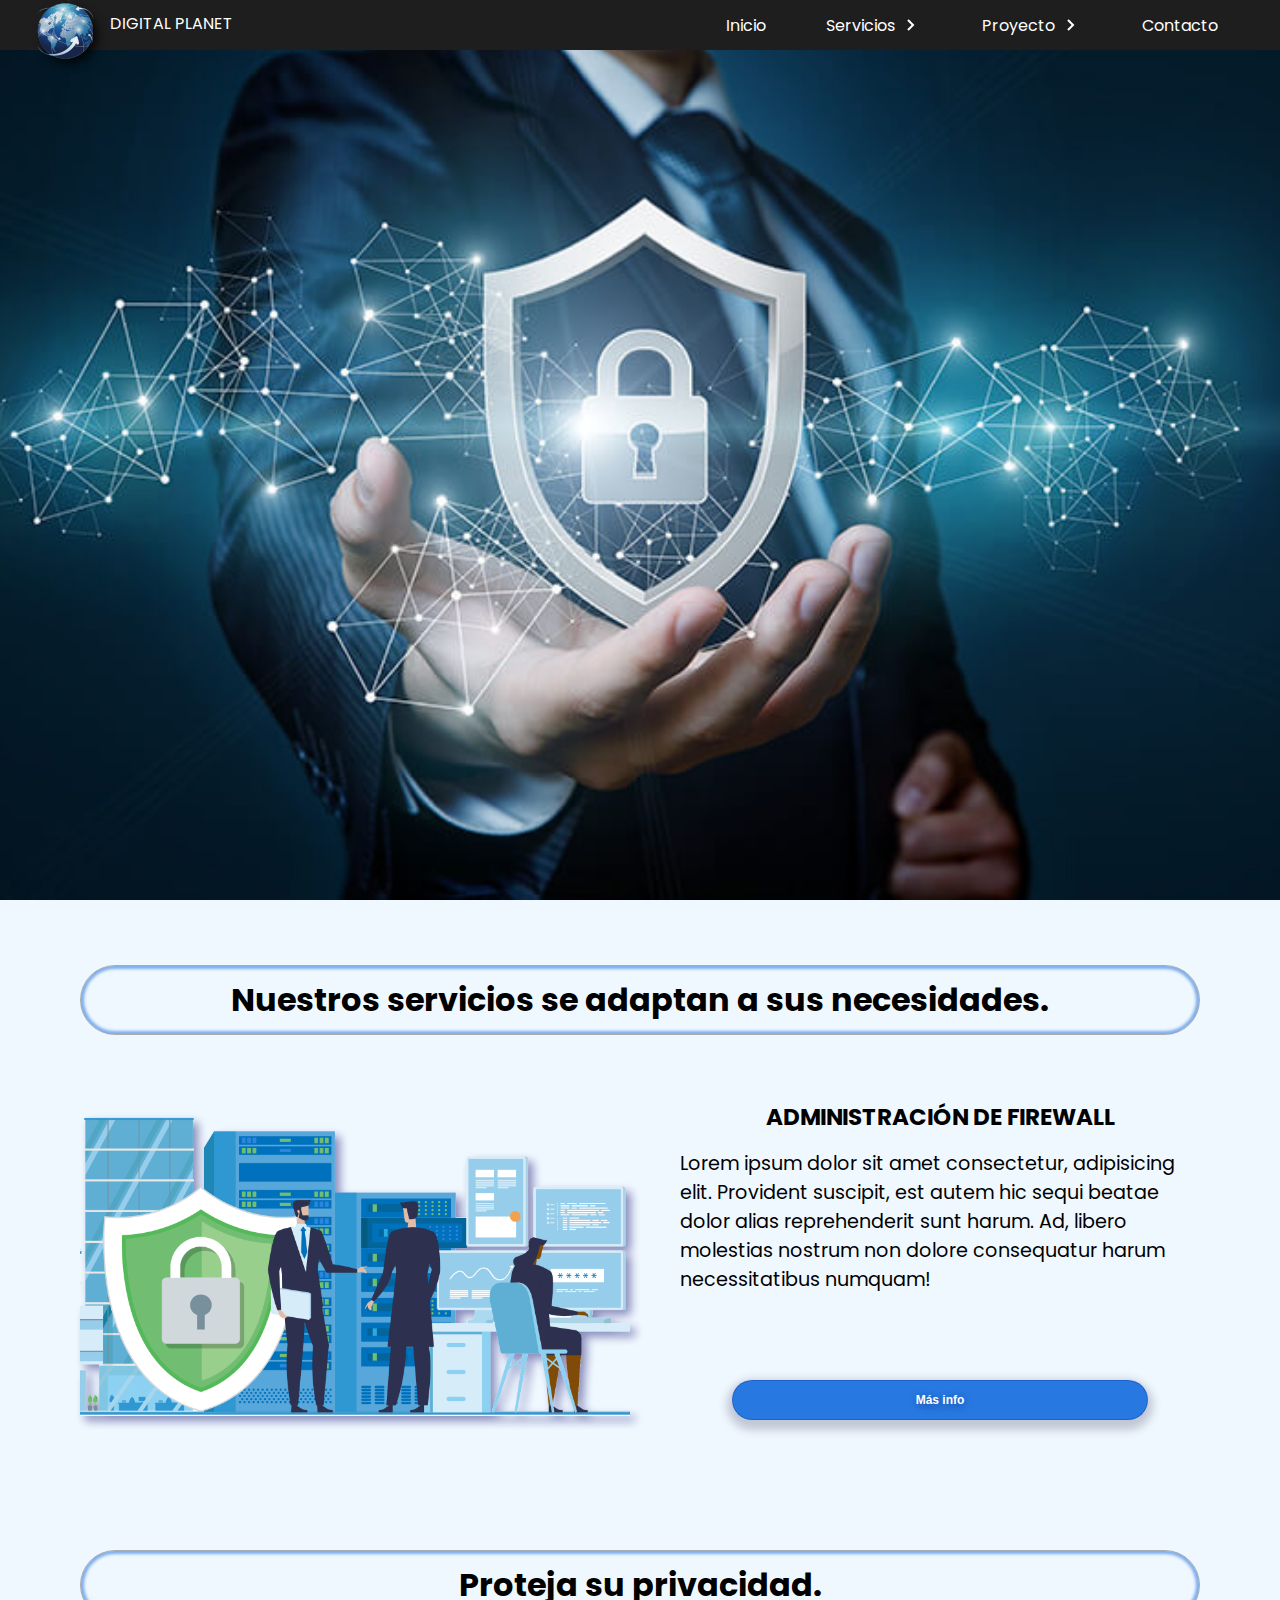
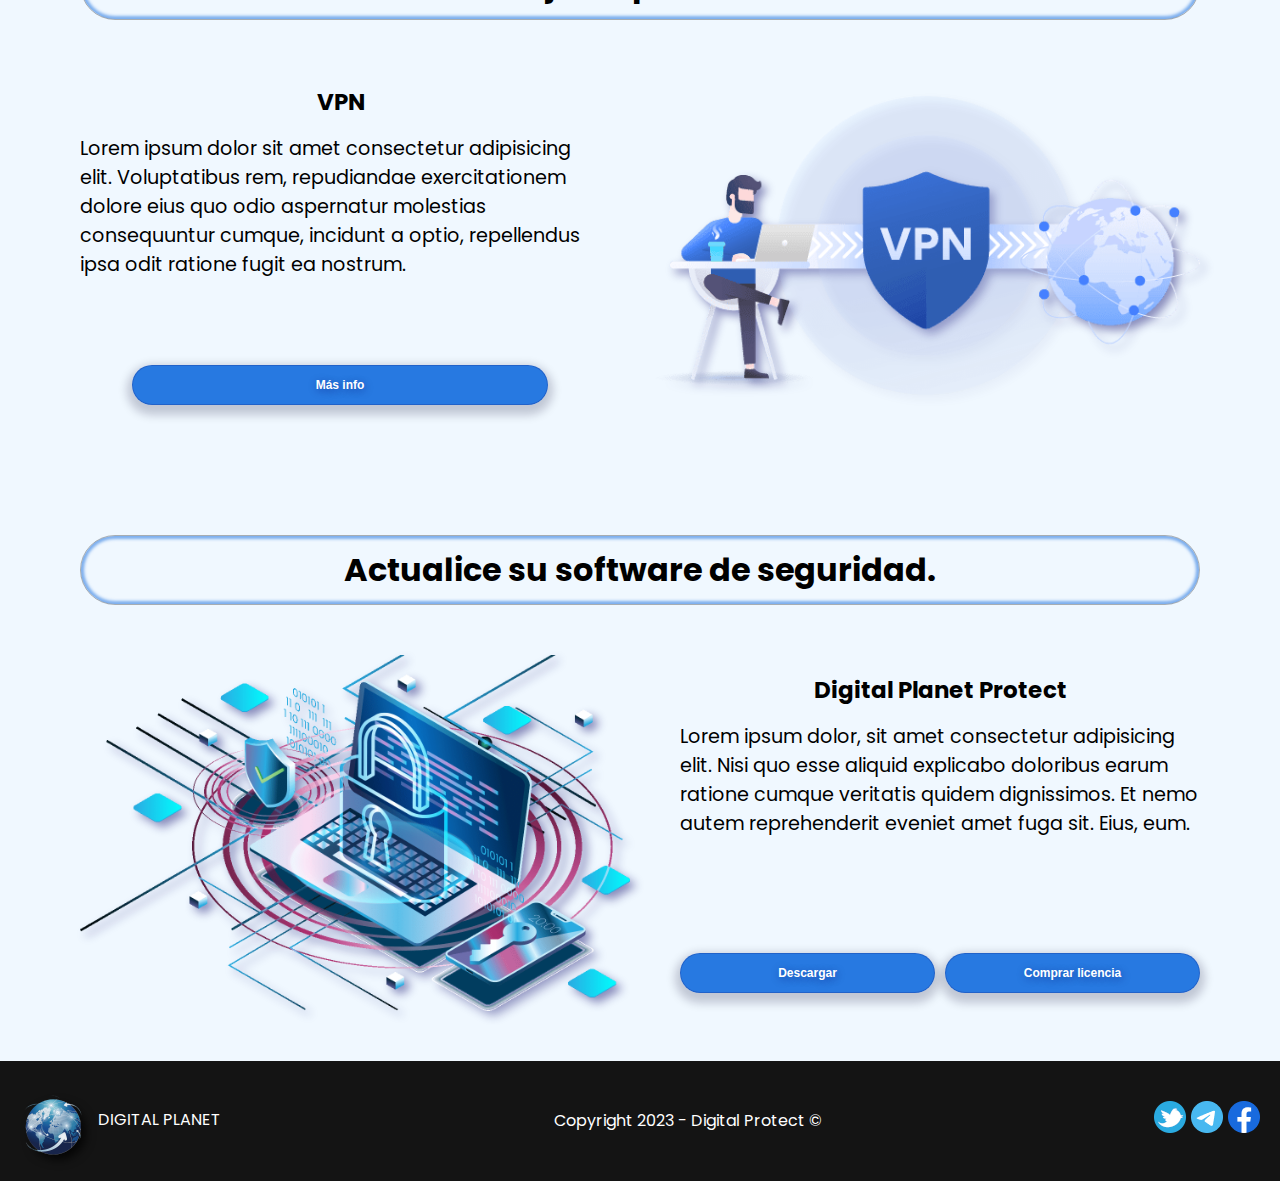
==== index.html @ 4b82a139 "update" ====
<!DOCTYPE html>
<html lang="es">

    <head>
        <meta charset="utf-8">
        <meta http-equiv="X-UA-Compatible" content="IE=edge">
        <title>Digital Planet</title>
        <meta name="Landpage" content="Página principal">
        <meta name="viewport" content="width=device-width, initial-scale=1">
        <link rel="icon" type="image/vnd.microsoft.icon" href="./img/dp-icon.png">
        <link rel="stylesheet" href="./css/style-header-footer.css">
        <link rel="stylesheet" href="./css/style-index.css">
    </head>

    <body>
        <header>
            <nav class="menu">
                <div class="menu__container">
                    <a href="./index.html">
                        <img class="icon" src="./img/dp-icon.png" alt="">
                        DIGITAL PLANET
                    </a>

                    <div id="show"></div>
                    
                    <ul class="menu__links">
                        <li class="menu__item">
                            <a href="./index.html" class="menu__link">Inicio</a>
                        </li>
            
                        <li class="menu__item menu__item--show">
                            <a href="javascript:void(0)" class="menu__link">Servicios<img src="./assets/arrow.svg" class="menu__arrow"></a>
            
                            <ul class="menu__nesting">
                                <li class="menu__inside">
                                    <a href="./index.html#servicio-firewall" class="menu__link menu__link--inside">Administración de firewall</a>
                                </li>
                                <li class="menu__inside">
                                    <a href="./index.html#servicio-vpn" class="menu__link menu__link--inside">VPN</a>
                                </li>
                                <li class="menu__inside">
                                    <a href="./index.html#producto-dp-protect" class="menu__link menu__link--inside">Digital Planet Protect</a>
                                </li>
                            </ul>
                        </li>
            
                        <li class="menu__item  menu__item--show">
                            <a href="javascript:void(0)" class="menu__link">Proyecto<img src="./assets/arrow.svg" class="menu__arrow"></a>
            
                            <ul class="menu__nesting">
                                <li class="menu__inside">
                                    <a href="./empresa.html" class="menu__link menu__link--inside">Empresa</a>
                                </li>
                                <li class="menu__inside">
                                    <a href="./empresa.html#integrantes" class="menu__link menu__link--inside">Integrantes</a>
                                </li>
                            </ul>
                        </li>
            
                        <li class="menu__item">
                            <a href="./contacto.html" class="menu__link">Contacto</a>
                        </li>
                    </ul>
        
                    <div class="menu__hamburguer">
                        <img src="./assets/menu.svg" class="menu__img">
                    </div>
                </div>
            </nav>
        </header>

        <main>
            <section class="hero">
                <div id="hero-background"></div>
                <div></div>
            </section>

            <section id="servicio-firewall">

                <h1>Nuestros servicios se adaptan a sus necesidades.</h1>

                <article id="firewall">
                    <img class="article-img" src="./img/firewall.png" alt="">
                    
                    <div class="descripcion">
                        <h2>ADMINISTRACIÓN DE FIREWALL</h2>
                        <p>
                            Lorem ipsum dolor sit amet consectetur, adipisicing elit. Provident suscipit, est autem hic sequi beatae dolor alias reprehenderit sunt harum. Ad, libero molestias nostrum non dolore consequatur harum necessitatibus numquam!
                        </p>
                        <button id="btn-firewall" onclick="location.href='./servicios.html'"><span>Más info</span></button>
                    </div>
                </article>
            </section>

            <section id="servicio-vpn">

                <h1>Proteja su privacidad.</h1>

                <article id="vpn">
                    <img class="article-img" src="./img/vpn.png" alt="">

                    <div class="descripcion">
                        <h2>VPN</h2>
                        <p>
                            Lorem ipsum dolor sit amet consectetur adipisicing elit. Voluptatibus rem, repudiandae exercitationem dolore eius quo odio aspernatur molestias consequuntur cumque, incidunt a optio, repellendus ipsa odit ratione fugit ea nostrum.
                        </p>
                        <button id="btn-vpn" onclick="location.href='./servicios.html'"><span>Más info</span></button>
                    </div>
                </article>

            </section>

            <section id="producto-dp-protect">

                <h1>Actualice su software de seguridad.</h1>

                <article id="dp-protect">
                    <img class="article-img" src="./img/ciberseguridad.png" alt="">

                    <div class="descripcion">
                        <h2>Digital Planet Protect</h2>
                        <p>
                            Lorem ipsum dolor, sit amet consectetur adipisicing elit. Nisi quo esse aliquid explicabo doloribus earum ratione cumque veritatis quidem dignissimos. Et nemo autem reprehenderit eveniet amet fuga sit. Eius, eum.
                        </p>

                        <div id="btns-dp-protect">
                            <button><span>Descargar</span></button>
                            <button id="btn-dp-protect"><span>Comprar licencia</span></button>
                        </div>
                    </div>
                </article>
                
            </section>
        </main>

        <footer>
        
            <a href="index.html">
                <img class="icon" src="img/dp-icon.png" alt="Logo Planeta">
                DIGITAL PLANET
            </a>
    
            <p>Copyright 2023 - Digital Protect © </p>
    
            <div id="redesSociales">
                <a href=""><img src="img/twitter.png" alt="Twitter"></a>
                <a href=""><img src="img/telegram.png" alt="Telegram"></a>
                <a href=""><img src="img/facebook.png" alt="Facebook"></a>
            </div>
        
        </footer>

        <script src="https://code.jquery.com/jquery-3.6.4.min.js"></script>
        <script src="./js/form-productos.js"></script>
        <script src="./js/header-menu.js"></script>
        <script src="js/client-api.js"></script>
    </body>
</html>
---- css/style-header-footer.css ----
@import url('https://fonts.googleapis.com/css2?family=Poppins:wght@300;400;700&display=swap');

/*-HEADER--------------------------------------------------------------------------------------------------*/

header{
    position: fixed;
    width: 100%;
    z-index: 1;
}

.menu{
    background-color: #1E1E1E;
    color: white;
    height: 50px;
}

a{
    color: white;
    text-decoration: none;
}

.menu__container{
    display: flex;
    justify-content: space-between;
    align-items: center;
    width: 95%;
    height: 100%;
    margin: 0 auto;
}

.menu__links{
    height: 100%;
    transition: transform .5s;
    display: flex;
}

.menu__item{
    list-style: none;
    position: relative;
    height: 100%;
    --clip: polygon(0 0, 100% 0, 100% 0, 0 0);
    --transform: rotate(-90deg);
}

.menu__item:hover{
    --clip: polygon(0 0, 100% 0, 100% 100%, 0% 100%);
    --transform: rotate(0);
}

.menu__link{
    color: white;
    text-decoration: none;
    padding: 0 30px;
    display: flex;
    height: 100%;
    align-items: center;
}

.menu__link:hover{
    background-color: #29abe1;
    color: #1E1E1E;
    text-shadow: 1px 2px 8px rgba(3, 37, 100, 0.651);
}


.menu__arrow{
    transform: var(--transform);
    transition: transform .3s;
    display: block;
    margin-left: 3px;
}

.menu__nesting{
    list-style: none;
    transition:clip-path .3s;
    clip-path: var(--clip);
    position: absolute;
    right: 0;
    bottom: 0;
    width: max-content;
    transform: translateY(100%);
    background-color: #1E1E1E;
    z-index: inherit;
}

.menu__link--inside{
    padding: 30px 100px 30px 20px;
}

.menu__link--inside:hover{
    background-color: #29abe1;
    color: #1E1E1E;
}

.menu__hamburguer{
    height: 100%;
    display: flex;
    align-items: center;
    padding: 0 15px;
    cursor: pointer;
    display: none;
}

.menu__img{
    display: block;
    width: 36px;
}

.icon{
    height: 64px;
    width: 64px;
    margin-top: 10px;
    margin-right: 10px;
    vertical-align: middle;
    -webkit-filter: drop-shadow(5px 5px 5px #000000bd);
    filter: drop-shadow(5px 5px 5px #000000bd);
}

/*-FOOTER--------------------------------------------------------------------------------------------------*/

footer{
    display: flex;
    color: white;
    width:100%;
    height: 120px;
    background: rgb(20, 20, 20);
    justify-content: space-between;
    align-items: center;
    padding: 0 20px;
}

/*-MEDIAS-QUERY---------------------------------------------------------------------------------------------*/

@media (max-width:810px){
    .menu__hamburguer{
        display: flex;
    }

    .menu__item{
        --clip:0;
        overflow:hidden ;
    }

    .menu__item--active{
        --transform: rotate(0);
        --background: #5e7094;
    }

    .menu__item--show{
        background-color: var(--background);
    }

    .menu__links{
        position: fixed;
        width: 100%;
        max-width: 300px;
        top: 50px;
        bottom: 0;
        right: 0;
        background-color: #1E1E1E;
        overflow-y: auto;
        display: grid;
        grid-auto-rows: max-content;
        transform: translateX(100%);
    }

    .menu__links--show{
        transform: unset;
        width: 100%;
    }

    .menu__link{
        padding: 25px 0;
        padding-left: 30px;
        height: auto;
    }

    .menu__arrow{
        margin-left: auto;
        margin-right: 20px;
    }

    .menu__nesting{
        display: grid;
        position: unset;
        width: 100%;
        transform: translateY(0);
        height: 0;
        transition: height .3s;
    }

    .menu__link--inside{
        width: 90%;
        margin-left: auto;
        border-left: 1px solid #798499;
    }
}
---- css/style-index.css ----
@import url('https://fonts.googleapis.com/css2?family=Poppins:wght@300;400;700&display=swap');

*{
    box-sizing: border-box;
    margin: 0;
    padding: 0;
}

body{
    font-family: 'Poppins', sans-serif;
    background-color: aliceblue;
}

section{
	display: flex;
	flex-direction: column;
    justify-content: center;
	align-items: center;
	padding: 50px 80px;
}

.hero{
    position: relative;
	min-height: 100vh;
	color: #fff;
	text-align: center;
}

#hero-background{
    background-image: url(/img/hero.jpg);
    position: absolute;
    top: 0;
    left: 0;
    width: 100%;
    height: 100%;
    background-size: cover;
    background-position: top;
    z-index: -1;
}

article{
    display: flex;
    justify-content: center;
    align-items: center;
    width: 100%;
    gap: 50px;
    margin-top: 50px;
}

#vpn{
    flex-direction: row-reverse;
}

.article-img{
    width: 100%;
    max-width: 550px;
    height: auto;
    -webkit-filter: drop-shadow(5px 5px 5px rgba(8, 6, 104,0.45));
    filter: drop-shadow(5px 5px 5px rgba(8, 6, 104,0.45));
}

.descripcion{
    display: flex;
    flex-direction: column;
    max-width: 550px;
    width: 100%;
    min-height: 350px;
    height:fit-content;
    align-items: center;
    font-size: larger;
}

h1{
    display: flex;
    width: 100%;
    min-height: 60px;
    height:fit-content;
    text-align: center;
    align-items: center;
    justify-content: center;
    font-size: xx-large;
    margin-top: 15px;
    padding: 10px;
    border: 1px solid  hsla(11, 0%, 0%, 0.3);
    box-shadow: 0px 0px 3px 3px rgba(10, 102, 221, 0.5) inset;
    border-radius: 50px;
}

h2{
    font-size: larger;
    margin: 15px 0;
}

button{
    position: relative;
    width: 80%;
    height: 40px;
    font-size: 12px;
    color: rgb(255, 255, 255);
    font-weight:600;
    text-shadow: 1px 2px 8px rgba(8, 6, 104,0.45);
    background: #0a66dde0;
    border-radius: 50px;
    margin-top: auto;
    margin-bottom: 15px;
    border: 1px solid rgba(8, 6, 104, 0.2);
    box-shadow: 0px 5px 10px 5px rgba(1, 0, 40, 0.2);
    transition: 0.3s;
    -webkit-transition-duration: 0.3s;
    transition-duration: 0.3s;
    cursor: pointer;
    overflow: hidden;
}

button span {
  cursor: pointer;
  display: inline-block;
  position: relative;
  transition: 0.3s;
}

button span:after {
  content: '\00bb';
  position: absolute;
  opacity: 0;
  top: 0;
  right: -20px;
  transition: 0.3s;
}

button:hover span {
  padding-right: 25px;
}

button:hover span:after {
  opacity: 1;
  right: 0;
}

button:after {
    content: "";
    background: #b5ebf8;
    display: block;
    position: absolute;
    padding-top: 300%;
    padding-left: 350%;
    margin-left: -20px!important;
    margin-top: -120%;
    opacity: 0;
    transition: all 0.8s
}
  
button:active:after {
    padding: 0;
    margin: 0;
    opacity: 1;
    transition: 0s
}

button:hover{
    box-shadow: 0px 5px 10px 5px rgba(32, 76, 208, 0.4);
}

#btns-dp-protect{
    display: flex;
    width: 100%;
    margin-top: auto;
    gap: 10px;
}

#show{
    display: flex;
    align-items: center;
    font-size: 12px;
    font-family: 'Courier New', Courier, monospace;
}

@media (max-width: 1000px){

    article{
        flex-wrap: wrap;
    }

    .descripcion{
        font-size: medium;
    }

    h1{
        font-size: x-large;
    }
}

@media (max-width: 810px) and (min-width: 429px){
    
    section{
        padding: 50px 40px;
    }

    .hero {
        min-height: 600px;
    }

    h1{
        font-size: large;
    }
}

@media (max-width: 428px){
    section{
        padding: 50px 20px;
    }
    
    .hero {
        min-height:450px;
    }

    .descripcion{
        font-size: small;
    }

    h1{
        font-size:medium
    }
}
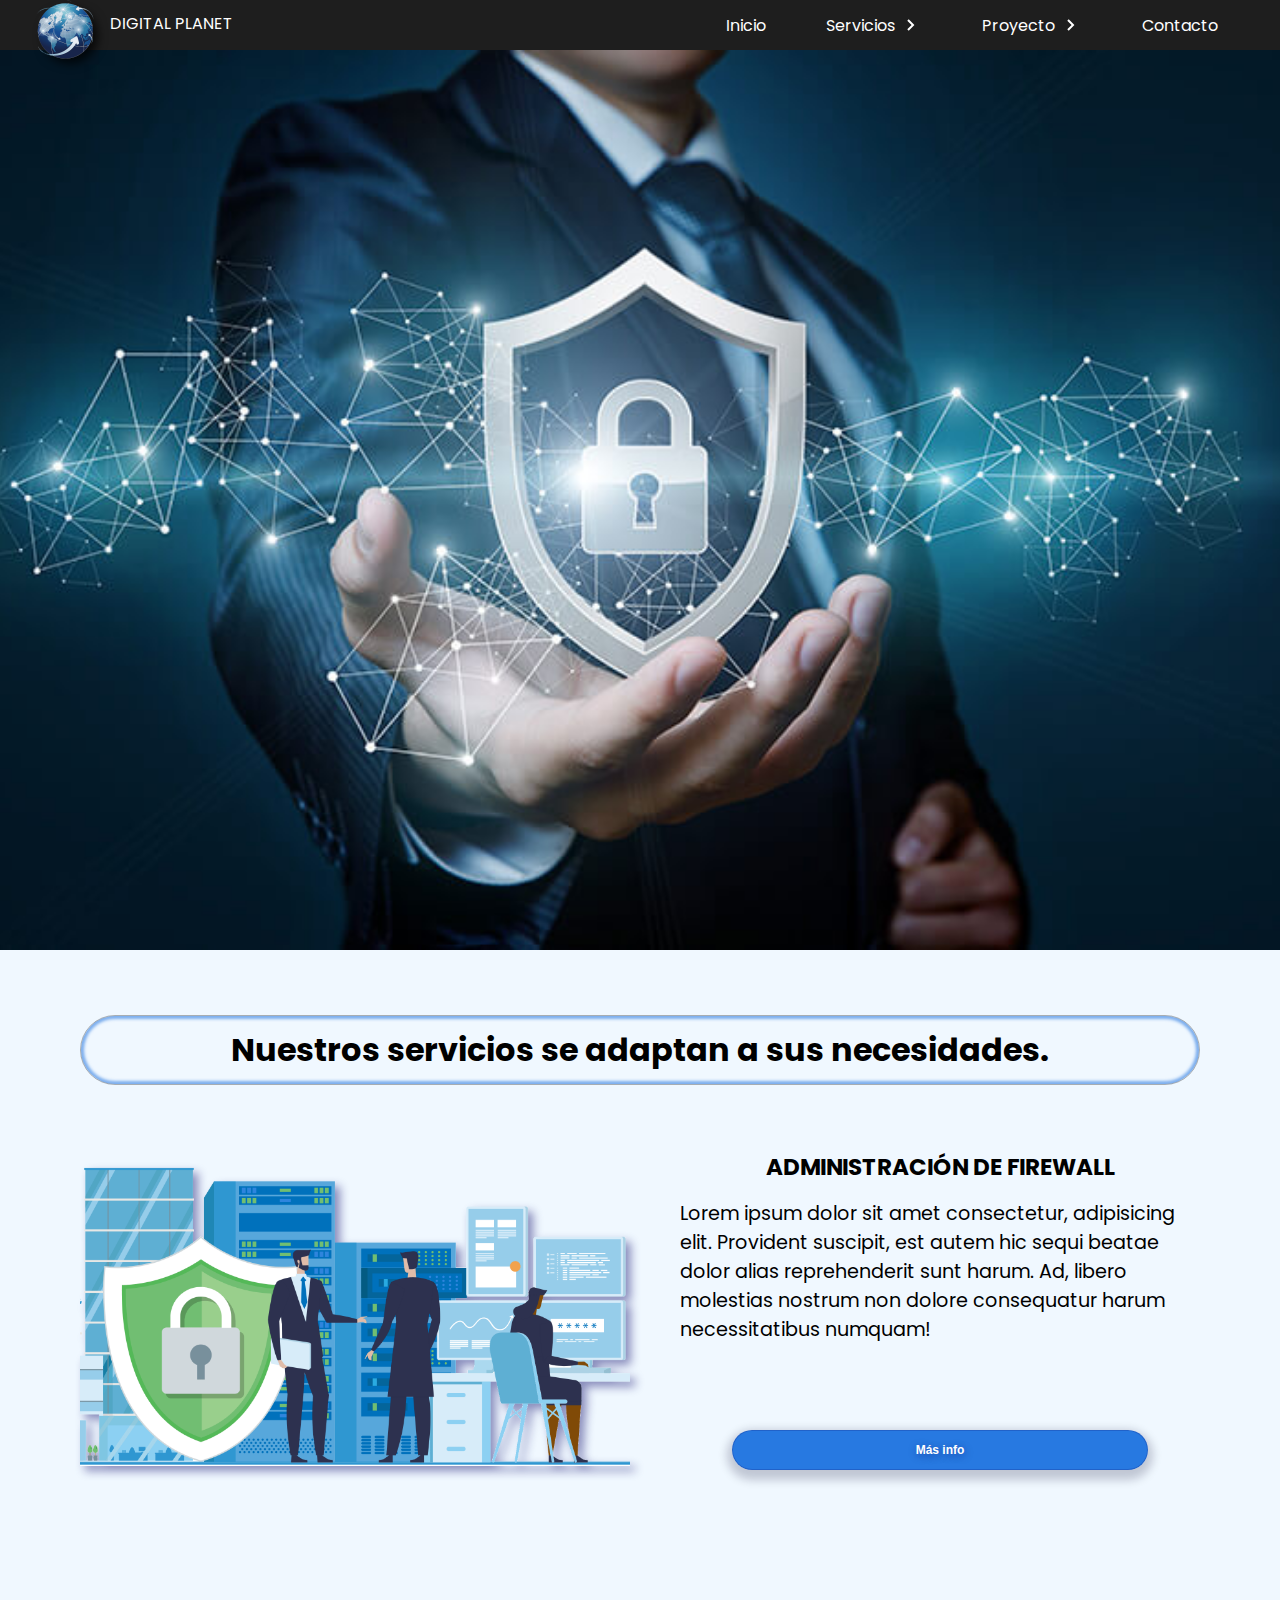
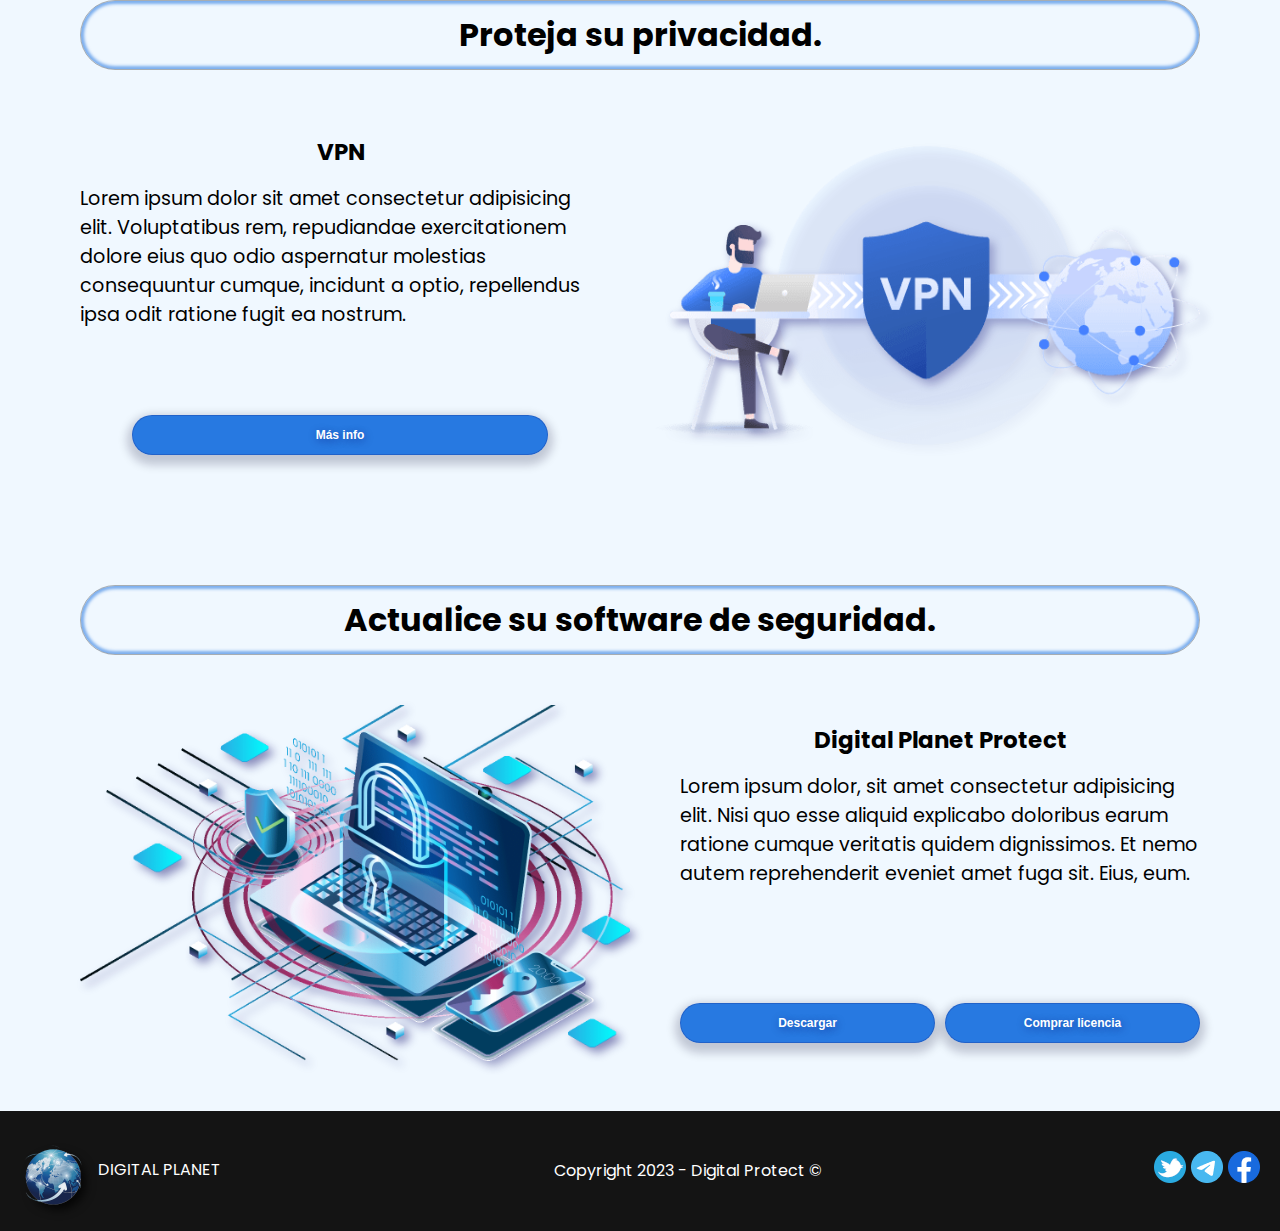
==== commit a007ac21: "js de servicios completo" ====
--- a/index.html
+++ b/index.html
@@ -13,6 +13,7 @@
     </head>
 
     <body>
+        
         <header>
             <nav class="menu">
                 <div class="menu__container">
@@ -68,6 +69,7 @@
                 </div>
             </nav>
         </header>
+
 
         <main>
             <section class="hero">
@@ -133,6 +135,7 @@
             </section>
         </main>
 
+
         <footer>
         
             <a href="index.html">
@@ -150,9 +153,11 @@
         
         </footer>
 
+
         <script src="https://code.jquery.com/jquery-3.6.4.min.js"></script>
         <script src="./js/form-productos.js"></script>
         <script src="./js/header-menu.js"></script>
-        <script src="js/client-api.js"></script>
+        <script src="./js/client-api.js"></script>
+
     </body>
 </html>--- a/css/style-index.css
+++ b/css/style-index.css
@@ -9,6 +9,10 @@
 body{
     font-family: 'Poppins', sans-serif;
     background-color: aliceblue;
+}
+
+main{
+    padding-top: 50px;
 }
 
 section{
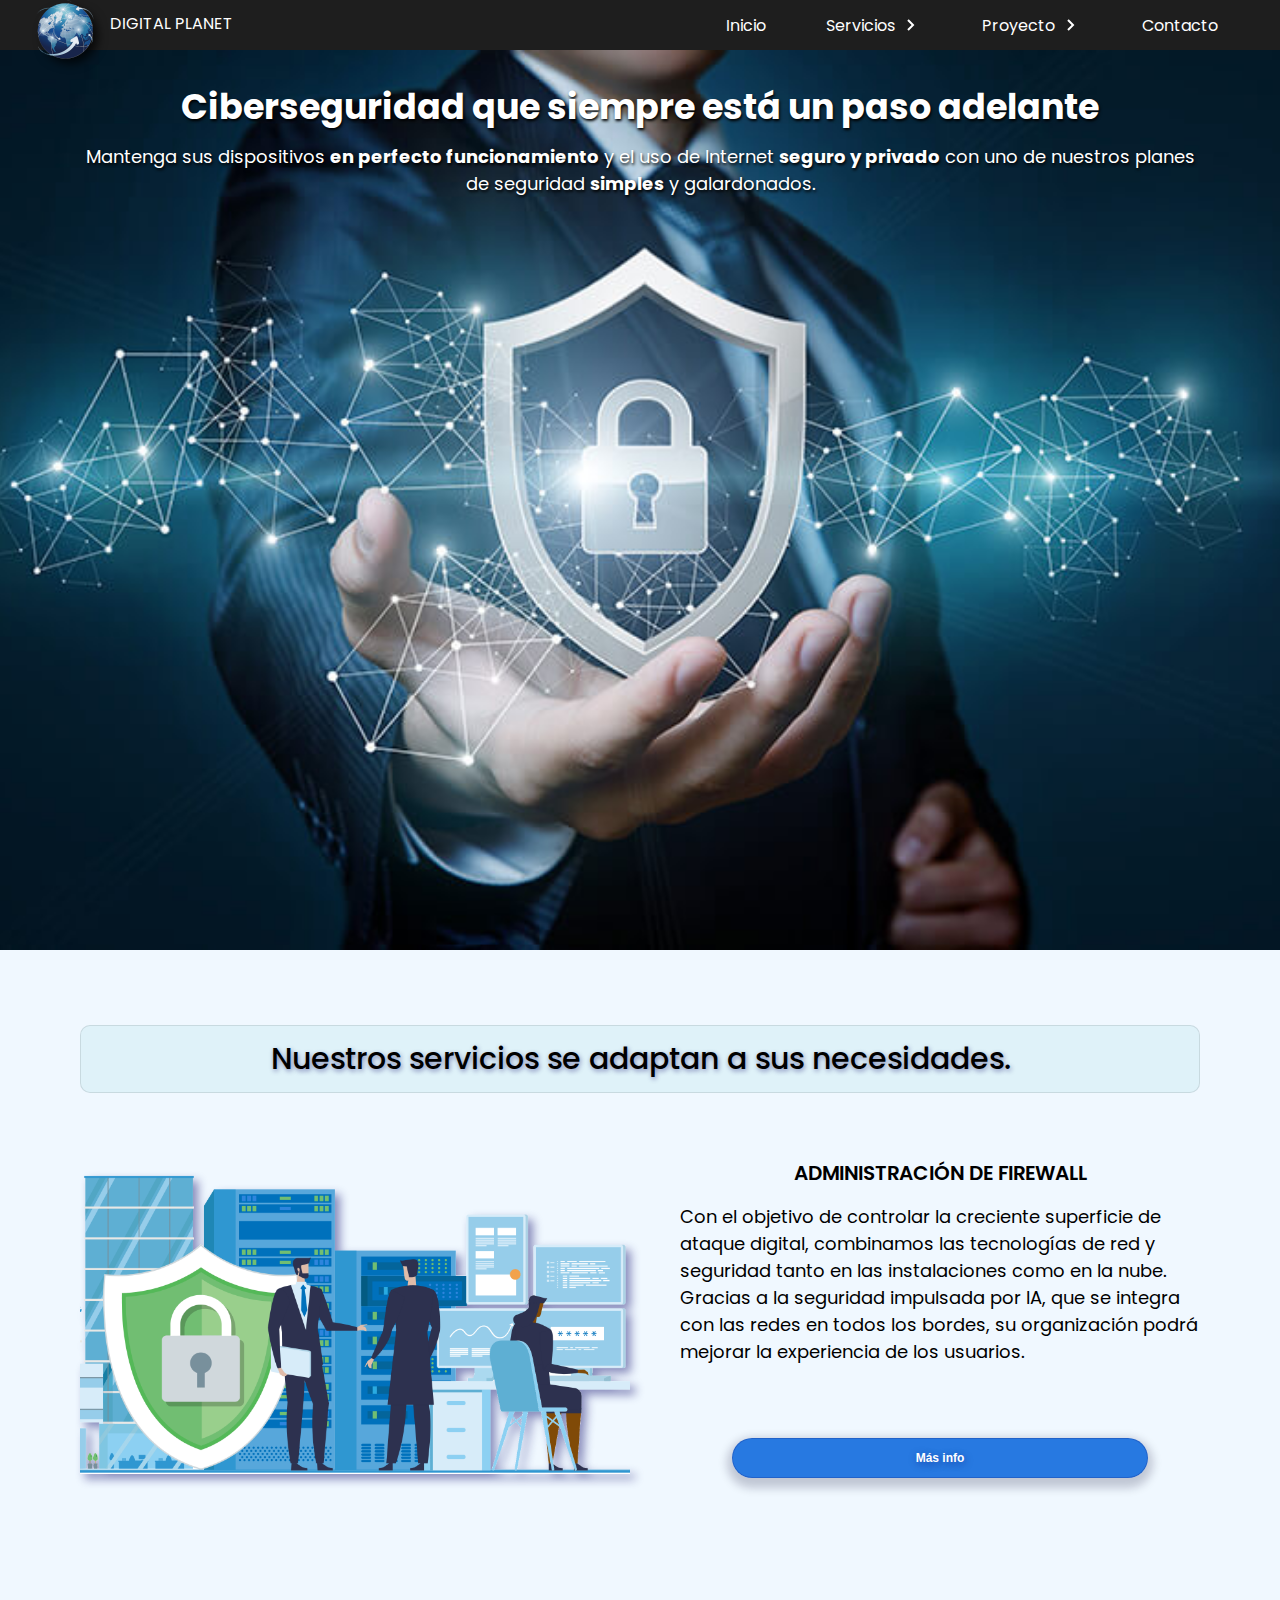
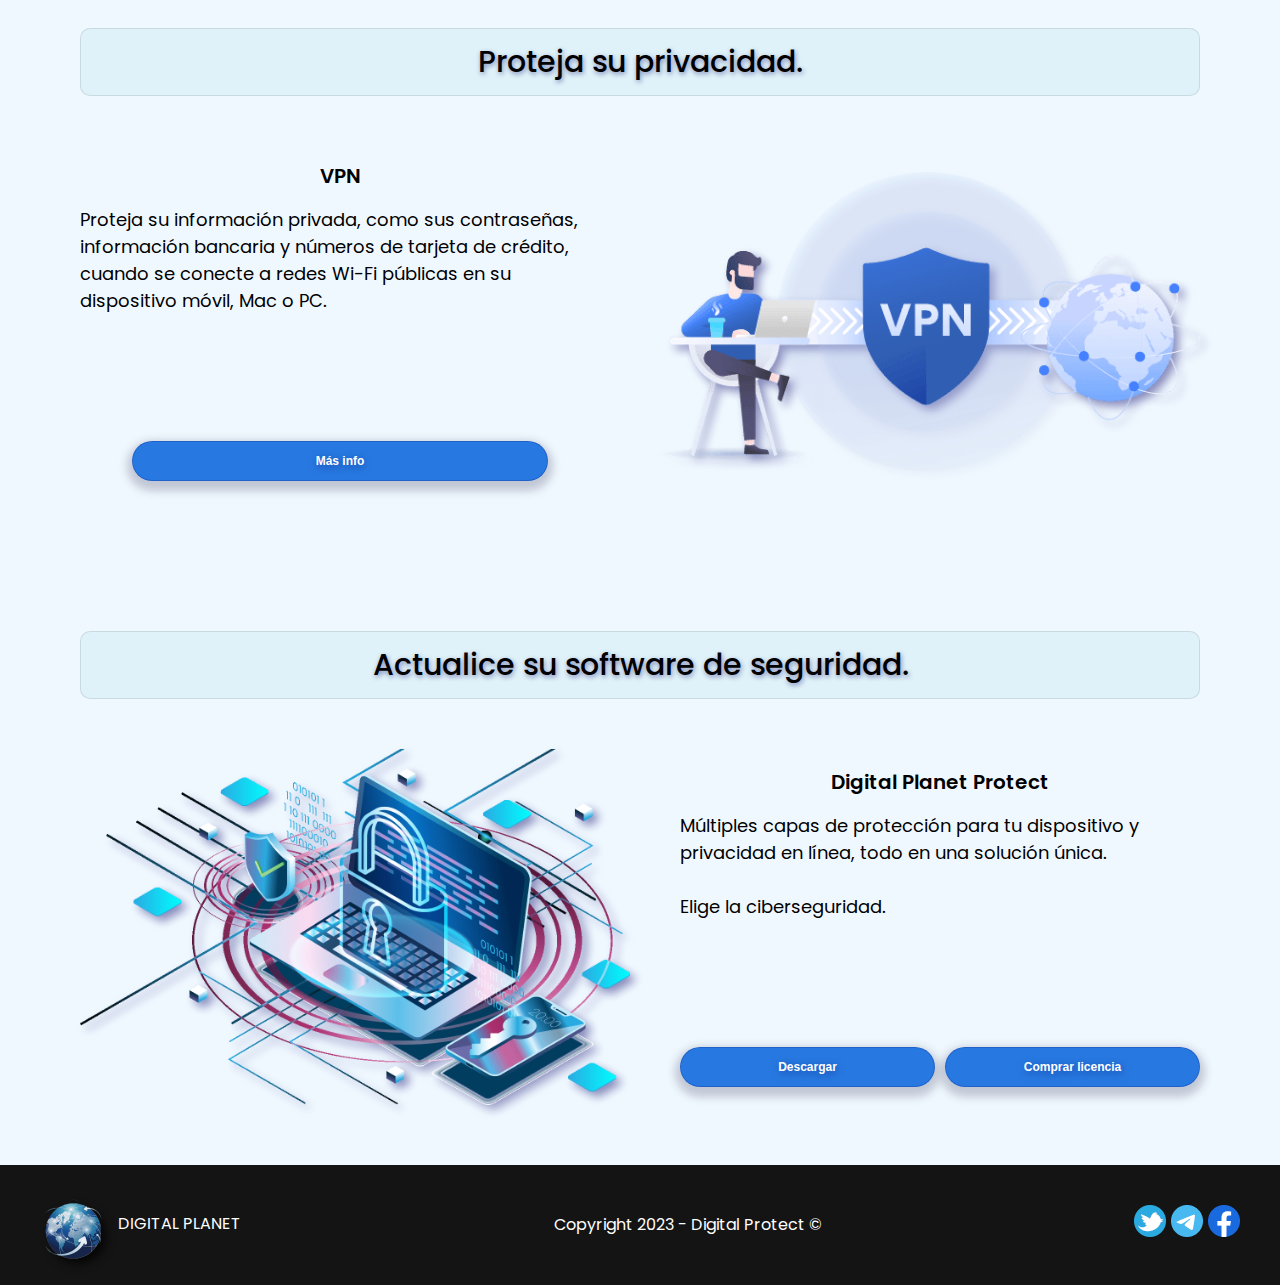
==== commit 1cf3b5c3: "Agregue la pagina de Empresa" ====
--- a/index.html
+++ b/index.html
@@ -8,10 +8,12 @@
         <meta name="Landpage" content="Página principal">
         <meta name="viewport" content="width=device-width, initial-scale=1">
         <link rel="icon" type="image/vnd.microsoft.icon" href="./img/dp-icon.png">
+        <link rel="stylesheet" href="https://cdnjs.cloudflare.com/ajax/libs/animate.css/4.1.1/animate.min.css">
         <link rel="stylesheet" href="./css/style-header-footer.css">
         <link rel="stylesheet" href="./css/style-index.css">
     </head>
 
+    
     <body>
         
         <header>
@@ -72,66 +74,104 @@
 
 
         <main>
+
             <section class="hero">
+
                 <div id="hero-background"></div>
-                <div></div>
-            </section>
+
+                <h1>Ciberseguridad que siempre está un paso adelante</h1>
+
+                <p>
+                    Mantenga sus dispositivos 
+                    <strong>en perfecto funcionamiento</strong> 
+                    y el uso de Internet
+                    <strong>seguro y privado</strong> 
+                    con uno de nuestros planes de seguridad 
+                    <strong>simples</strong> 
+                    y galardonados.
+                </p>
+
+            </section>
+
 
             <section id="servicio-firewall">
 
-                <h1>Nuestros servicios se adaptan a sus necesidades.</h1>
+                <h2>Nuestros servicios se adaptan a sus necesidades.</h2>
 
                 <article id="firewall">
+
                     <img class="article-img" src="./img/firewall.png" alt="">
                     
                     <div class="descripcion">
-                        <h2>ADMINISTRACIÓN DE FIREWALL</h2>
+                        <h3>ADMINISTRACIÓN DE FIREWALL</h3>
                         <p>
-                            Lorem ipsum dolor sit amet consectetur, adipisicing elit. Provident suscipit, est autem hic sequi beatae dolor alias reprehenderit sunt harum. Ad, libero molestias nostrum non dolore consequatur harum necessitatibus numquam!
+                        Con el objetivo de controlar la creciente superficie de ataque digital, 
+                        combinamos las tecnologías de red y seguridad tanto en las instalaciones como en la nube.
+                        Gracias a la seguridad impulsada por IA, que se integra con las redes en todos los 
+                        bordes, su organización podrá mejorar la experiencia de los usuarios.  
                         </p>
                         <button id="btn-firewall" onclick="location.href='./servicios.html'"><span>Más info</span></button>
-                    </div>
+                    
+                    </div>
+
                 </article>
             </section>
 
+
             <section id="servicio-vpn">
 
-                <h1>Proteja su privacidad.</h1>
+                <h2>Proteja su privacidad.</h2>
 
                 <article id="vpn">
+
                     <img class="article-img" src="./img/vpn.png" alt="">
 
                     <div class="descripcion">
-                        <h2>VPN</h2>
+
+                        <h3>VPN</h3>
+
                         <p>
-                            Lorem ipsum dolor sit amet consectetur adipisicing elit. Voluptatibus rem, repudiandae exercitationem dolore eius quo odio aspernatur molestias consequuntur cumque, incidunt a optio, repellendus ipsa odit ratione fugit ea nostrum.
+                        Proteja su información privada, como sus contraseñas, información bancaria y números
+                         de tarjeta de crédito, cuando se conecte a redes Wi-Fi públicas en su dispositivo móvil, 
+                         Mac o PC.
                         </p>
+
                         <button id="btn-vpn" onclick="location.href='./servicios.html'"><span>Más info</span></button>
-                    </div>
+                    
+                    </div>
+
                 </article>
-
-            </section>
+            </section>
+
 
             <section id="producto-dp-protect">
 
-                <h1>Actualice su software de seguridad.</h1>
+                <h2>Actualice su software de seguridad.</h2>
 
                 <article id="dp-protect">
+
                     <img class="article-img" src="./img/ciberseguridad.png" alt="">
 
                     <div class="descripcion">
-                        <h2>Digital Planet Protect</h2>
+
+                        <h3>Digital Planet Protect</h3>
+
                         <p>
-                            Lorem ipsum dolor, sit amet consectetur adipisicing elit. Nisi quo esse aliquid explicabo doloribus earum ratione cumque veritatis quidem dignissimos. Et nemo autem reprehenderit eveniet amet fuga sit. Eius, eum.
+                        Múltiples capas de protección para tu dispositivo y privacidad en línea, 
+                        todo en una solución única.<br><br>
+                        Elige la ciberseguridad.
                         </p>
 
                         <div id="btns-dp-protect">
+
                             <button><span>Descargar</span></button>
                             <button id="btn-dp-protect"><span>Comprar licencia</span></button>
+
                         </div>
-                    </div>
+
+                    </div>
+
                 </article>
-                
             </section>
         </main>
 
@@ -155,7 +195,6 @@
 
 
         <script src="https://code.jquery.com/jquery-3.6.4.min.js"></script>
-        <script src="./js/form-productos.js"></script>
         <script src="./js/header-menu.js"></script>
         <script src="./js/client-api.js"></script>
 
--- a/css/style-header-footer.css
+++ b/css/style-header-footer.css
@@ -122,11 +122,11 @@
     display: flex;
     color: white;
     width:100%;
-    height: 120px;
+    min-height: 120px;
     background: rgb(20, 20, 20);
     justify-content: space-between;
     align-items: center;
-    padding: 0 20px;
+    padding: 0 40px;
 }
 
 /*-MEDIAS-QUERY---------------------------------------------------------------------------------------------*/
@@ -194,4 +194,20 @@
         margin-left: auto;
         border-left: 1px solid #798499;
     }
+}
+
+@media (max-width: 690px){
+    
+    footer{
+        flex-direction: column;
+        gap: 30px;
+        padding: 20px 0;
+    }
+}
+
+@media (max-width: 428px){
+
+    nav a{
+        font-size: 12px;
+    }
 }--- a/css/style-index.css
+++ b/css/style-index.css
@@ -18,16 +18,17 @@
 section{
 	display: flex;
 	flex-direction: column;
-    justify-content: center;
 	align-items: center;
-	padding: 50px 80px;
+	padding: 60px 80px;
 }
 
 .hero{
     position: relative;
 	min-height: 100vh;
+    padding-top: 30px;
+    text-align: center;
+    text-shadow: 1px 2px 3px black;
 	color: #fff;
-	text-align: center;
 }
 
 #hero-background{
@@ -38,8 +39,14 @@
     width: 100%;
     height: 100%;
     background-size: cover;
-    background-position: top;
+    background-position: top center;
     z-index: -1;
+}
+
+.hero p{
+    font-size: large;
+    animation: backInUp;
+    animation-duration: 1s;
 }
 
 article{
@@ -71,10 +78,17 @@
     min-height: 350px;
     height:fit-content;
     align-items: center;
-    font-size: larger;
+    font-size: large;
 }
 
 h1{
+    font-size: 35px;
+    margin-bottom: 10px;
+    animation: backInDown;
+    animation-duration: 1s;
+}
+
+h2{
     display: flex;
     width: 100%;
     min-height: 60px;
@@ -82,16 +96,19 @@
     text-align: center;
     align-items: center;
     justify-content: center;
-    font-size: xx-large;
+    font-weight: 500;
+    font-size: 30px;
     margin-top: 15px;
     padding: 10px;
-    border: 1px solid  hsla(11, 0%, 0%, 0.3);
-    box-shadow: 0px 0px 3px 3px rgba(10, 102, 221, 0.5) inset;
-    border-radius: 50px;
-}
-
-h2{
-    font-size: larger;
+    border: 1px solid  hsla(11, 0%, 0%, 0.1);
+    text-shadow: 1px 2px 5px rgba(8, 6, 104, 0.45);
+    background-color: #ddf1f8e5;
+    border-radius: 10px;
+}
+
+h3{
+    font-size: 20px;
+    font-weight: 600;
     margin: 15px 0;
 }
 
@@ -102,7 +119,7 @@
     font-size: 12px;
     color: rgb(255, 255, 255);
     font-weight:600;
-    text-shadow: 1px 2px 8px rgba(8, 6, 104,0.45);
+    text-shadow: 1px 2px 8px rgba(8, 6, 104, 0.45);
     background: #0a66dde0;
     border-radius: 50px;
     margin-top: auto;
@@ -188,13 +205,9 @@
     .descripcion{
         font-size: medium;
     }
-
-    h1{
-        font-size: x-large;
-    }
-}
-
-@media (max-width: 810px) and (min-width: 429px){
+}
+
+@media (max-width: 810px){
     
     section{
         padding: 50px 40px;
@@ -205,11 +218,12 @@
     }
 
     h1{
-        font-size: large;
+        font-size: 30px;
     }
 }
 
 @media (max-width: 428px){
+
     section{
         padding: 50px 20px;
     }
@@ -218,12 +232,8 @@
         min-height:450px;
     }
 
-    .descripcion{
-        font-size: small;
-    }
-
     h1{
-        font-size:medium
-    }
-}
-
+        font-size: 25px;
+    }
+}
+
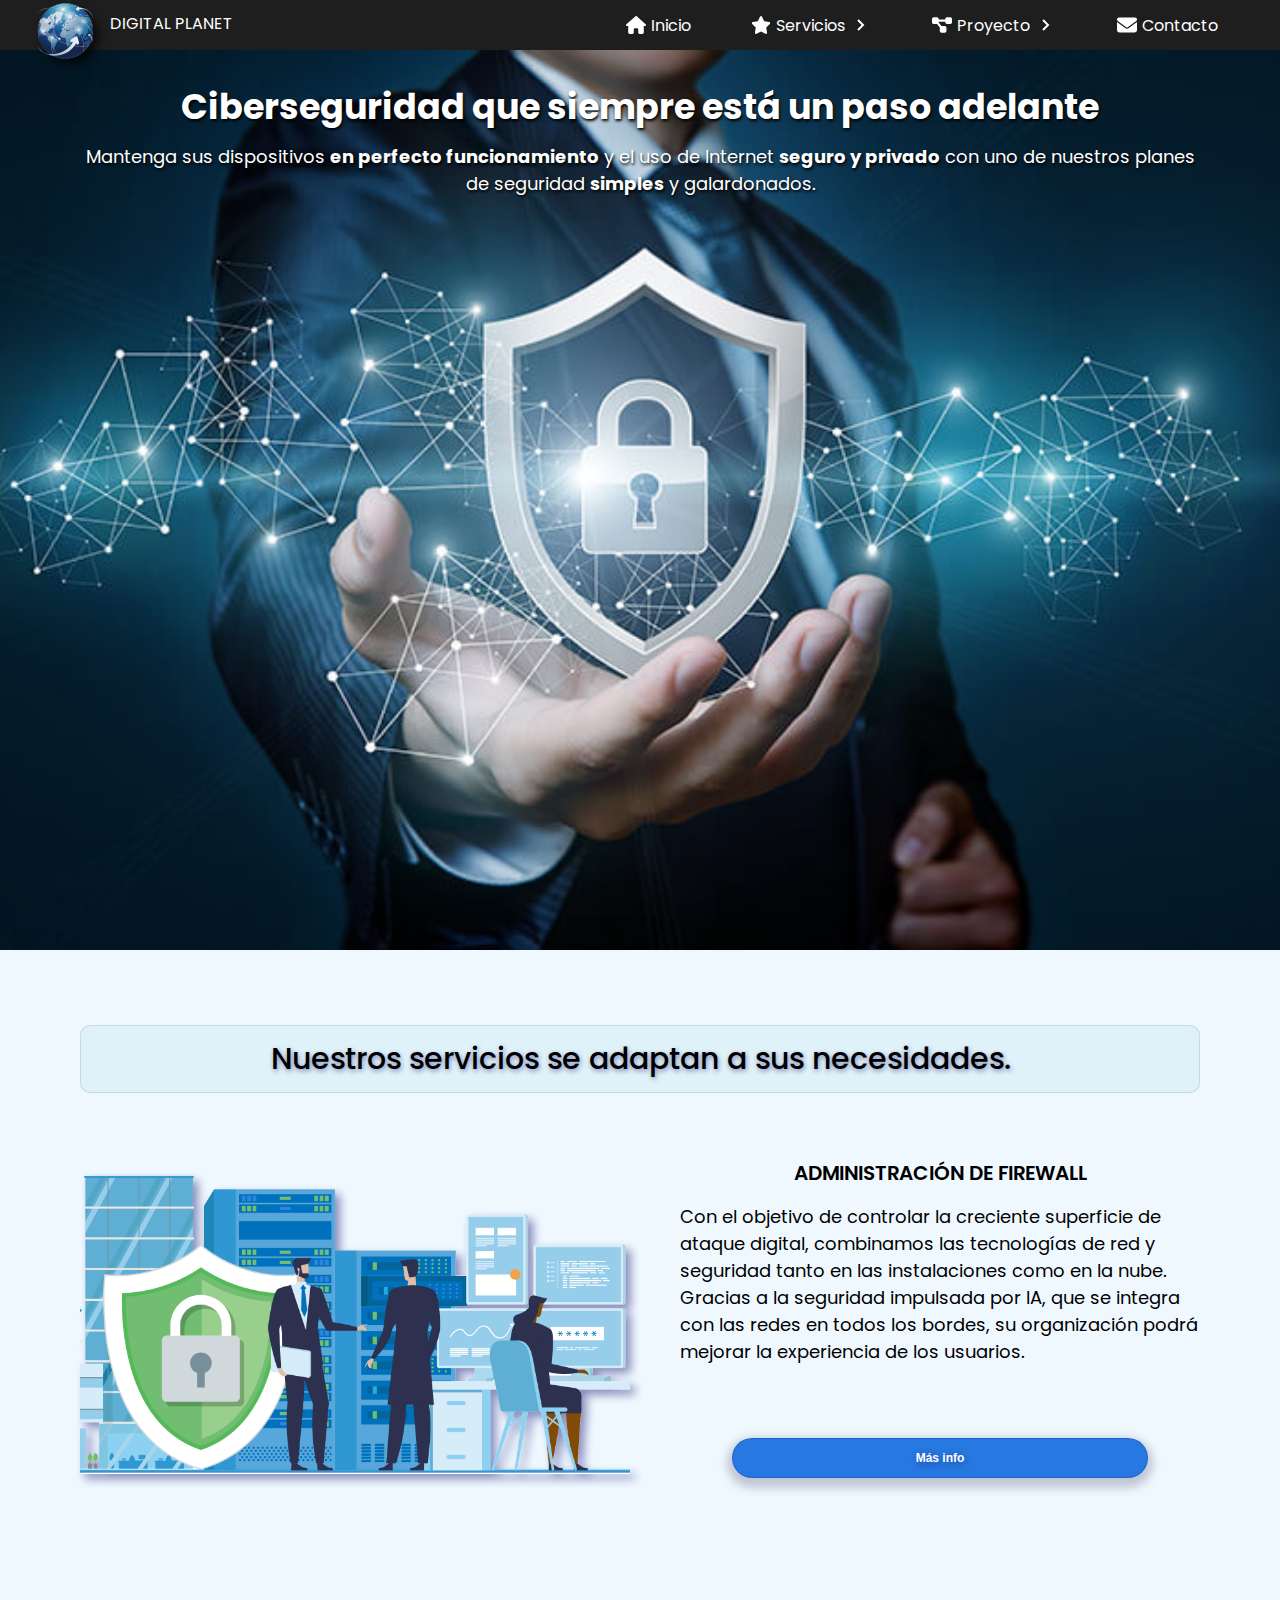
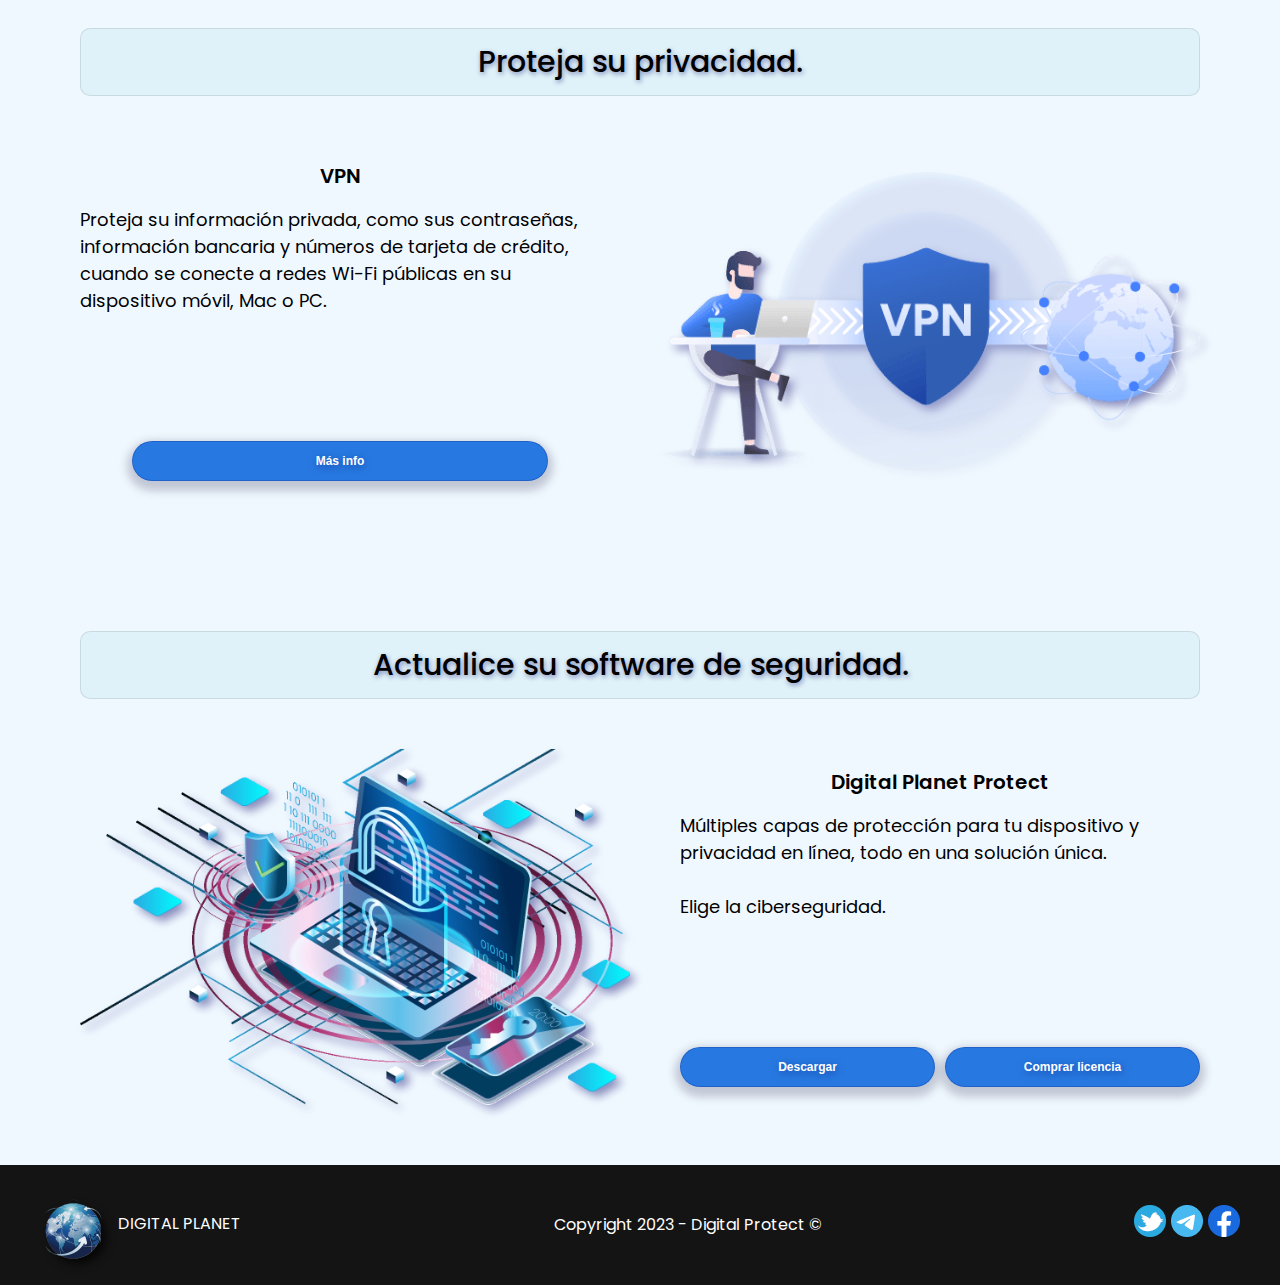
==== commit 89b820b0: "Se agrego responsive a servicios.html" ====
--- a/index.html
+++ b/index.html
@@ -14,7 +14,7 @@
     </head>
 
     
-    <body>
+    <body id="index">
         
         <header>
             <nav class="menu">
@@ -28,11 +28,11 @@
                     
                     <ul class="menu__links">
                         <li class="menu__item">
-                            <a href="./index.html" class="menu__link">Inicio</a>
+                            <a href="./index.html" class="menu__link"><img src="./assets/home.svg" class="menu__icon">Inicio</a>
                         </li>
             
                         <li class="menu__item menu__item--show">
-                            <a href="javascript:void(0)" class="menu__link">Servicios<img src="./assets/arrow.svg" class="menu__arrow"></a>
+                            <a href="./servicios.html" class="menu__link"><img src="./assets/servicios.svg" class="menu__icon">Servicios<img src="./assets/arrow.svg" class="menu__arrow"></a>
             
                             <ul class="menu__nesting">
                                 <li class="menu__inside">
@@ -48,7 +48,7 @@
                         </li>
             
                         <li class="menu__item  menu__item--show">
-                            <a href="javascript:void(0)" class="menu__link">Proyecto<img src="./assets/arrow.svg" class="menu__arrow"></a>
+                            <a href="javascript:void(0)" class="menu__link"><img src="./assets/projecto.svg" class="menu__icon">Proyecto<img src="./assets/arrow.svg" class="menu__arrow"></a>
             
                             <ul class="menu__nesting">
                                 <li class="menu__inside">
@@ -61,7 +61,7 @@
                         </li>
             
                         <li class="menu__item">
-                            <a href="./contacto.html" class="menu__link">Contacto</a>
+                            <a href="./contacto.html" class="menu__link"><img src="./assets/contacto.svg" class="menu__icon">Contacto</a>
                         </li>
                     </ul>
         
@@ -87,7 +87,7 @@
                     y el uso de Internet
                     <strong>seguro y privado</strong> 
                     con uno de nuestros planes de seguridad 
-                    <strong>simples</strong> 
+                    <strong>simples</strong>
                     y galardonados.
                 </p>
 
@@ -100,9 +100,9 @@
 
                 <article id="firewall">
 
-                    <img class="article-img" src="./img/firewall.png" alt="">
-                    
-                    <div class="descripcion">
+                    <img class="article-img animate__animated" src="./img/firewall.png" alt="">
+                    
+                    <div class="descripcion animate__animated">
                         <h3>ADMINISTRACIÓN DE FIREWALL</h3>
                         <p>
                         Con el objetivo de controlar la creciente superficie de ataque digital, 
@@ -124,16 +124,16 @@
 
                 <article id="vpn">
 
-                    <img class="article-img" src="./img/vpn.png" alt="">
-
-                    <div class="descripcion">
+                    <img class="article-img animate__animated" src="./img/vpn.png" alt="">
+
+                    <div class="descripcion animate__animated">
 
                         <h3>VPN</h3>
 
                         <p>
                         Proteja su información privada, como sus contraseñas, información bancaria y números
-                         de tarjeta de crédito, cuando se conecte a redes Wi-Fi públicas en su dispositivo móvil, 
-                         Mac o PC.
+                        de tarjeta de crédito, cuando se conecte a redes Wi-Fi públicas en su dispositivo móvil, 
+                        Mac o PC.
                         </p>
 
                         <button id="btn-vpn" onclick="location.href='./servicios.html'"><span>Más info</span></button>
@@ -150,9 +150,9 @@
 
                 <article id="dp-protect">
 
-                    <img class="article-img" src="./img/ciberseguridad.png" alt="">
-
-                    <div class="descripcion">
+                    <img class="article-img animate__animated" src="./img/ciberseguridad.png" alt="">
+
+                    <div class="descripcion animate__animated">
 
                         <h3>Digital Planet Protect</h3>
 
@@ -165,6 +165,7 @@
                         <div id="btns-dp-protect">
 
                             <button><span>Descargar</span></button>
+
                             <button id="btn-dp-protect"><span>Comprar licencia</span></button>
 
                         </div>
@@ -197,6 +198,7 @@
         <script src="https://code.jquery.com/jquery-3.6.4.min.js"></script>
         <script src="./js/header-menu.js"></script>
         <script src="./js/client-api.js"></script>
+        <script src="./js/animate.js"></script>
 
     </body>
 </html>--- a/css/style-header-footer.css
+++ b/css/style-header-footer.css
@@ -68,6 +68,12 @@
     transition: transform .3s;
     display: block;
     margin-left: 3px;
+}
+
+.menu__icon{
+    height: 20px;
+    width: 20px;
+    margin-right: 5px;
 }
 
 .menu__nesting{
@@ -131,7 +137,7 @@
 
 /*-MEDIAS-QUERY---------------------------------------------------------------------------------------------*/
 
-@media (max-width:810px){
+@media (max-width:900px){
     .menu__hamburguer{
         display: flex;
     }
--- a/css/style-index.css
+++ b/css/style-index.css
@@ -32,7 +32,7 @@
 }
 
 #hero-background{
-    background-image: url(/img/hero.jpg);
+    background-image: url(../img/hero.jpg);
     position: absolute;
     top: 0;
     left: 0;
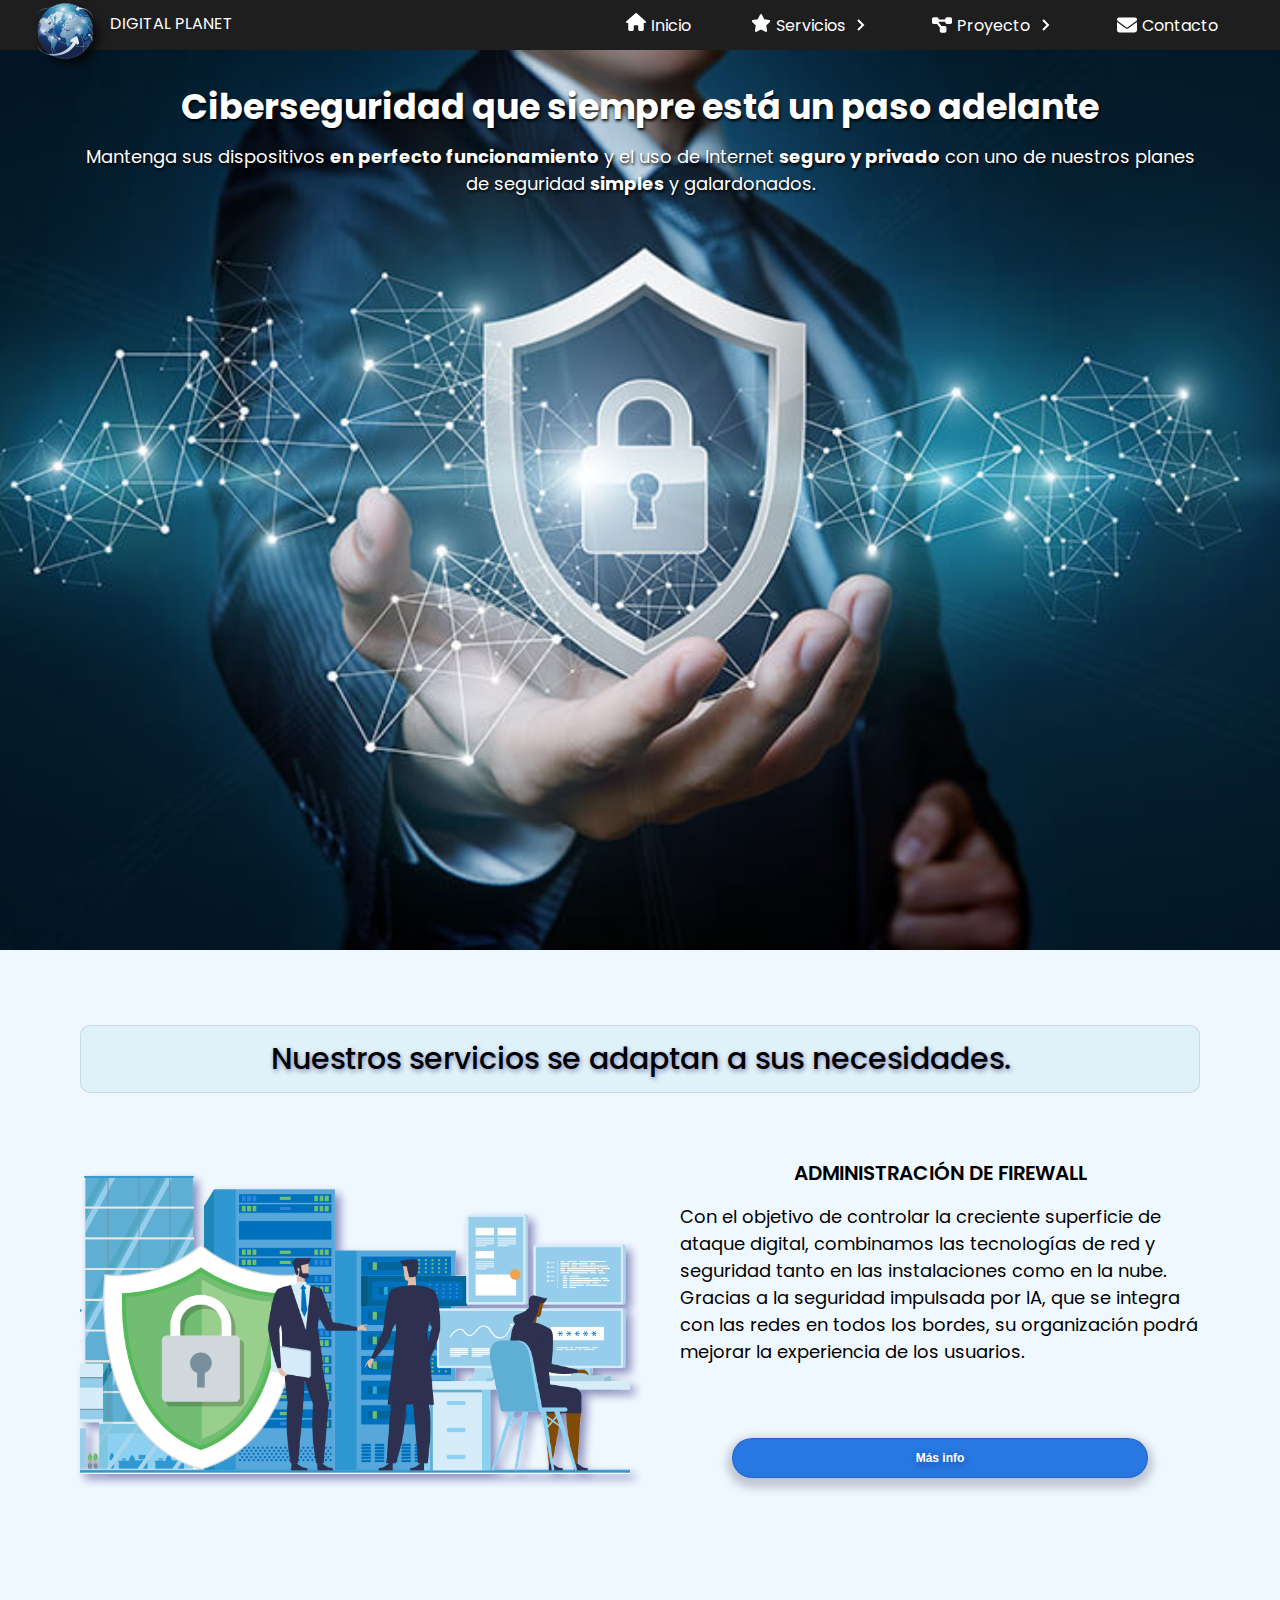
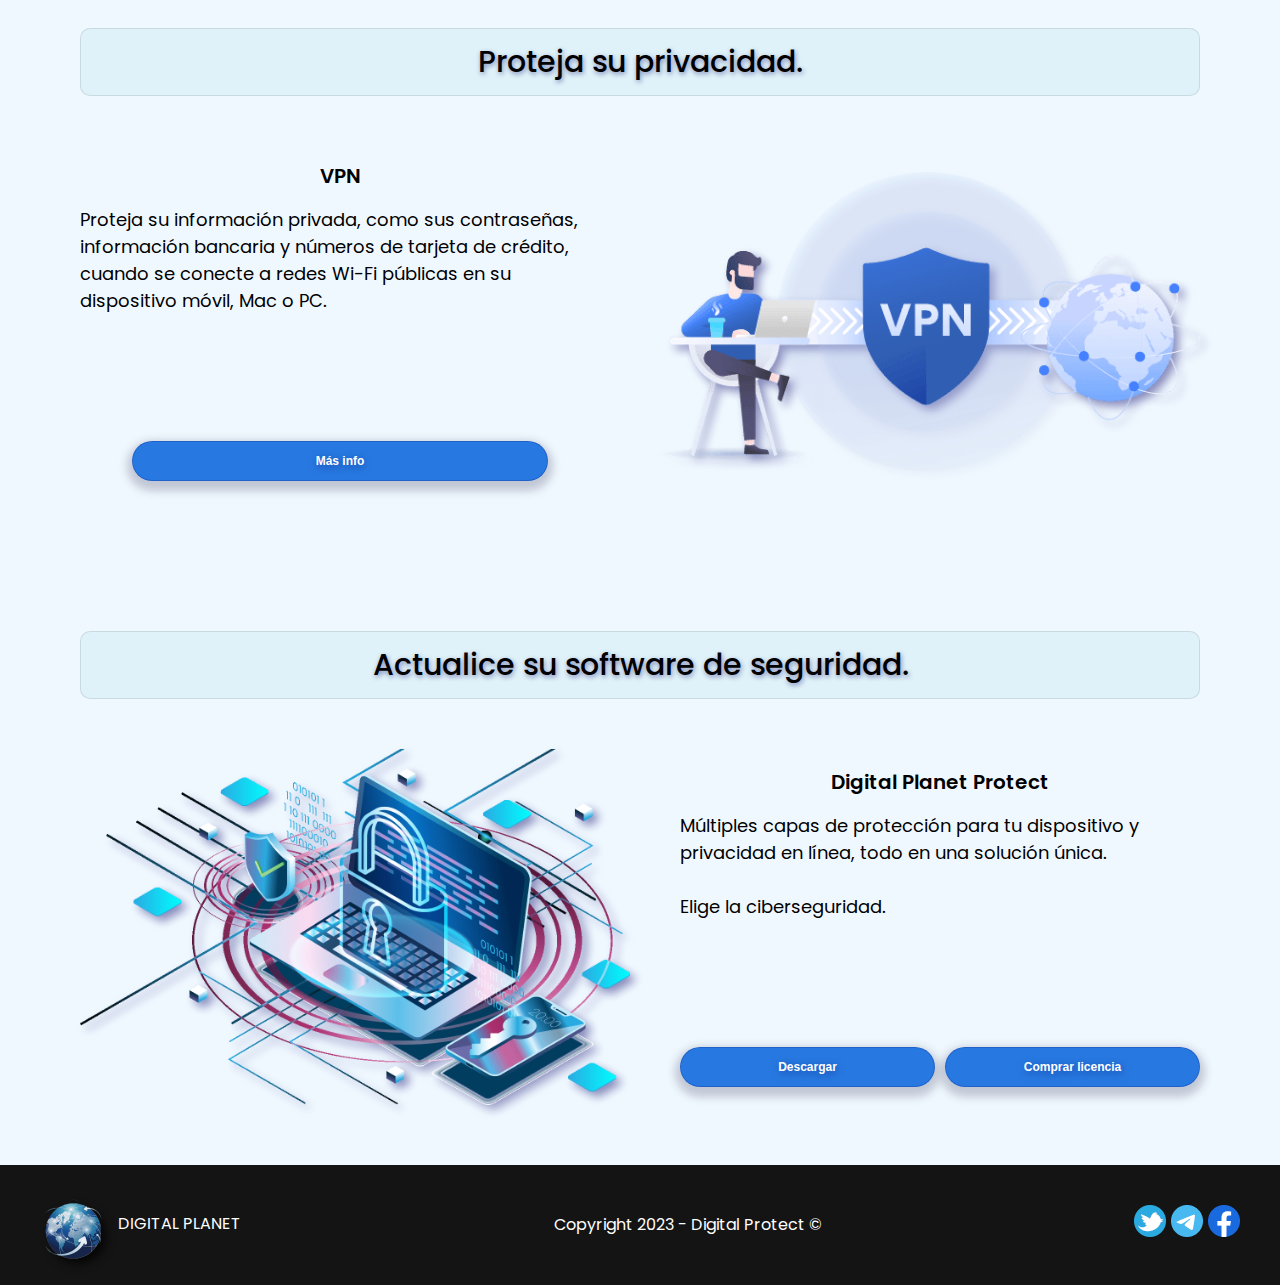
==== commit f99917f2: "Correción iconos nav" ====
--- a/index.html
+++ b/index.html
@@ -28,11 +28,11 @@
                     
                     <ul class="menu__links">
                         <li class="menu__item">
-                            <a href="./index.html" class="menu__link"><img src="./assets/home.svg" class="menu__icon">Inicio</a>
+                            <a href="./index.html" class="menu__link"><img src="./assets/home.svg" id="icon-home" class="menu__icon">Inicio</a>
                         </li>
             
                         <li class="menu__item menu__item--show">
-                            <a href="./servicios.html" class="menu__link"><img src="./assets/servicios.svg" class="menu__icon">Servicios<img src="./assets/arrow.svg" class="menu__arrow"></a>
+                            <a href="javascript:void(0)" class="menu__link"><img src="./assets/servicios.svg" id="icon-servicios" class="menu__icon">Servicios<img src="./assets/arrow.svg" class="menu__arrow"></a>
             
                             <ul class="menu__nesting">
                                 <li class="menu__inside">
@@ -100,9 +100,9 @@
 
                 <article id="firewall">
 
-                    <img class="article-img animate__animated" src="./img/firewall.png" alt="">
-                    
-                    <div class="descripcion animate__animated">
+                    <img class="article-img" src="./img/firewall.png" alt="">
+                    
+                    <div class="descripcion">
                         <h3>ADMINISTRACIÓN DE FIREWALL</h3>
                         <p>
                         Con el objetivo de controlar la creciente superficie de ataque digital, 
@@ -124,9 +124,9 @@
 
                 <article id="vpn">
 
-                    <img class="article-img animate__animated" src="./img/vpn.png" alt="">
-
-                    <div class="descripcion animate__animated">
+                    <img class="article-img" src="./img/vpn.png" alt="">
+
+                    <div class="descripcion">
 
                         <h3>VPN</h3>
 
@@ -150,9 +150,9 @@
 
                 <article id="dp-protect">
 
-                    <img class="article-img animate__animated" src="./img/ciberseguridad.png" alt="">
-
-                    <div class="descripcion animate__animated">
+                    <img class="article-img" src="./img/ciberseguridad.png" alt="">
+
+                    <div class="descripcion">
 
                         <h3>Digital Planet Protect</h3>
 
--- a/css/style-header-footer.css
+++ b/css/style-header-footer.css
@@ -120,6 +120,14 @@
     vertical-align: middle;
     -webkit-filter: drop-shadow(5px 5px 5px #000000bd);
     filter: drop-shadow(5px 5px 5px #000000bd);
+}
+
+#icon-home{
+    margin-bottom: 6px;
+}
+
+#icon-servicios{
+    margin-bottom: 5px;
 }
 
 /*-FOOTER--------------------------------------------------------------------------------------------------*/
--- a/css/style-index.css
+++ b/css/style-index.css
@@ -49,6 +49,11 @@
     animation-duration: 1s;
 }
 
+.hero h1{
+    animation: backInDown;
+    animation-duration: 1s;
+}
+
 article{
     display: flex;
     justify-content: center;
@@ -84,8 +89,6 @@
 h1{
     font-size: 35px;
     margin-bottom: 10px;
-    animation: backInDown;
-    animation-duration: 1s;
 }
 
 h2{
